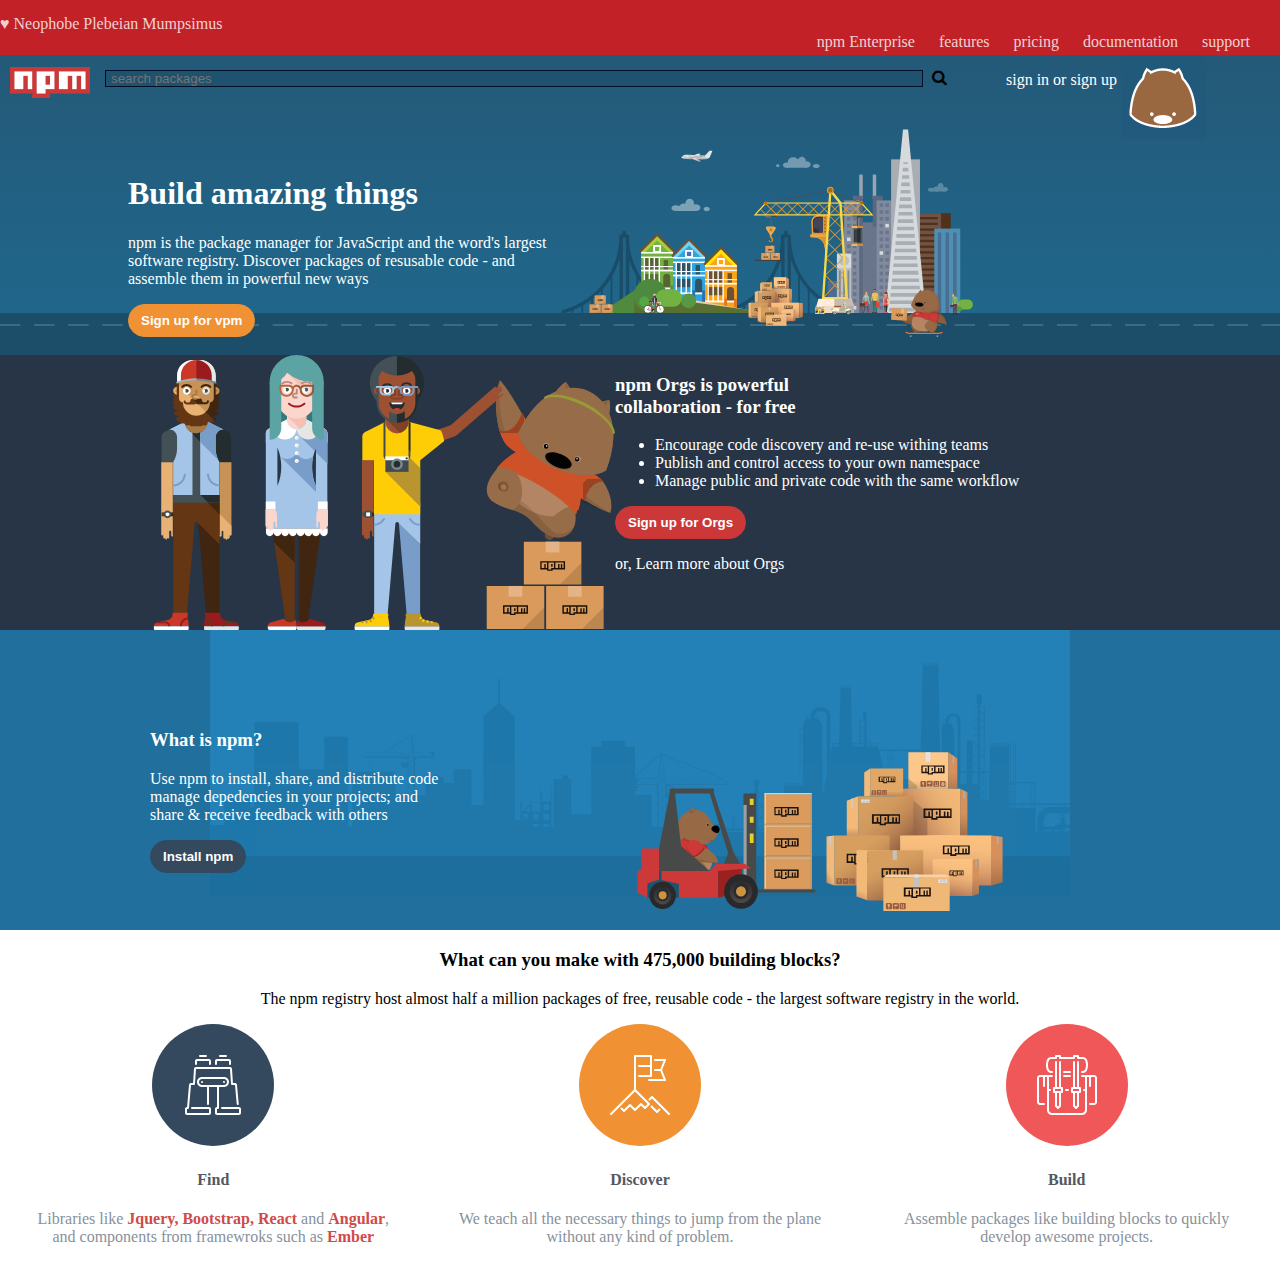
==== npm-cheating/index.html @ 4934ed90 "both version of the npm page" ====
<!DOCTYPE html>
<html lang="en">
  <head>
      <meta charset="UTF-8">
      <meta name="viewport" content="width=device-width, initial-scale=1.0">
      <meta http-equiv="X-UA-Compatible" content="ie=edge">
      <link rel="stylesheet" href="style.css">
      <link rel="stylesheet" href="https://cdnjs.cloudflare.com/ajax/libs/font-awesome/4.7.0/css/font-awesome.min.css">
      <title>Npm - Clone</title>
  </head>
  <body>
    <!-- Nav -->
    <nav>
      <div class="top-left">
        <a class = "heart" href="#">♥︎</a>
        <span class="acronym">Neophobe Plebeian Mumpsimus</span>
      </div>
        <ul class="top-links">
          <li><a href="#">npm Enterprise</a></li>
          <li><a href="#">features</a></li>
          <li><a href="#">pricing</a></li>
          <li><a href="#">documentation</a></li>
          <li><a href="#">support</a></li>
        </ul>
      </nav>
    <!--Header-->
    <header class="heading">
      <!-- Search bar sign in and logo-->
      <div class="wrapper-search">
        <div id="first-logo">
          <img id="npm-logo" src="images/npm-logo.png" alt="npm logo">
        </div>
        <div id="searcher">
          <input id="search" type="text" placeholder="search packages">
          <i id="glass" class="fa fa-search"></i>
        </div>
        <div class="other-wrapper">
          <div class="sign-in">
            <p>sign in or sign up</p>
          </div>
          <img id="bear-logo" src="images/bear-logo.png" alt="bear logo">
        </div>  
      </div>
      <!--Heading text-->
      <div class="heading-txt">
        <h1 class="sec1-style">Build amazing things</h1>
        <p class="sec1-style">npm is the package manager for JavaScript and the word's largest<br>
        software registry. Discover packages of resusable code - and <br>
        assemble them in powerful new ways</p>
        <input class="heading-btn" type="button" value="Sign up for vpm">
      </div> 
    </header>
    <!--Main-->
    <main>
      <!-- sec 1-->
      <section class="section-1">
        <div class="section-img">
          <img src="images/collaboration.svg" alt="collaboration">
        </div>
        <div class="text">
          <h3 class="sec1-style">npm Orgs is powerful<br> collaboration - for free</h3>
          <ul>
            <li>Encourage code discovery and re-use withing teams</li>
            <li>Publish and control access to your own namespace</li>
            <li>Manage public and private code with the same workflow</li>
          </ul>            
          <div class="section-btn">
            <input class="sign-org-btn" type="button" value="Sign up for Orgs">
             <p class="sec1-style">or, Learn more about Orgs</p>
          </div>
        </div>
        <!-- sec 2-->
      </section>
      <section class="section-2" >
        <div class="container-2">
          <h3 class="sec1-style">What is npm?</h3>
          <p class="sec1-style">Use npm to install, share, and distribute code<br>
          manage depedencies in your projects; and<br>
           share & receive feedback with others
          </p>
          <input class="install-btn" type="button" value="Install npm">
        </div>
      </section>
      <!-- sec 3 -->
      <section>
        <div class="section3-text">
            <h3>What can you make with 475,000 building blocks?</h3>
            <p>The npm registry host almost half a million packages of free, reusable code - the 
              largest software registry in the world.
            </p>
        </div>
        <div class="wrapper">
          <div class="container1">
            <div class="img-div">
              <img src="images/binoculars.svg" alt="binoculars">
            </div>
            <div class="text-div">
              <h4 class="b-headings">Find</h4>
              <p class="b-text"> Libraries like <b>Jquery, Bootstrap, React</b> 
              and <b>Angular</b>, and components from framewroks such as 
              <b>Ember</b></p>
            </div>
          </div>
          <div class="container2">
            <div class="img-div">
              <img src="images/mountain-flag.svg" alt="mountain flag">
            </div>
            <div class="text-div">
              <h4 class="b-headings">Discover</h4>
              <p class="b-text"> We teach all the necessary things to jump from the plane
                without any kind of problem.</p>
            </div>
          </div>
          <div class="container3">
            <div class="img-div">
              <img src="images/backpack.svg" alt="backpack">
            </div>
            <div class="text-div">
              <h4 class="b-headings">Build</h4>
              <p class="b-text"> Assemble packages like building blocks to quickly 
                develop awesome projects.</p>
            </div>
          </div>
        </div>
      </section>
    <main>
    <footer></footer>    
  </body>
</html>
---- npm-cheating/style.css ----
body {
    margin: 0;
    padding: 0;
    font-style: Times, sans-serif;
}
/* nav */
nav {
    background-color: #C12127;
    color: rgba(255,255,255,0.8);
    padding-top: 15px;
    height: 40px;
}
  
nav a {
    color: rgba(255,255,255,0.8);
    text-decoration: none;
}
.top-links {
    display: inline-block;
    float: right;
    padding: 0;
    margin: 0 20px 0 0;
}
  
.top-links li {
    display: inline-block;
    margin: 0 10px;
}

/* header */
.wrapper-search {
    display: flex;
    width: 100%;
}
#first-logo {
    width: 100px;
}
#searcher {
    width: 70%;
}

.other-wrapper {
    display: flex;
    padding: 0 5px;
}
.heading {
    background-color:rgb(32, 101, 136);
    background-image: url(images/city-scape.svg);
    background-repeat: no-repeat;
    background-size: cover;
    height: 300px;
}
/* header search */
#npm-logo {
    width: 80px;
    padding: 12px 0 0 10px;
}
#search {
    margin: 15px 5px;
    background-color:rgb(31, 82, 111);
    color: white;
    border: 1px solid #000f26;
    width: 90%;
    padding: 0px 5px;

}
#bear-logo {
    max-width: 60%;
}
.heading-btn {
    color: white;
    font-weight: 700;
    background-color:#f09233;
    padding: 8px 12px;
    border-radius: 26px;
    border: 1px solid #f09233;
}
.heading-txt {
    margin: 0 auto;
    color: white;
    padding: 15px 0 10px 8em;
}
.sign-in {
    color: white;
    padding: 0 5px;
}
/* sec 1 */
.section-1 {
    display: flex;
    width: 100%;
    background-color: rgb(39, 53, 71);
    color: white;
    justify-content: center;
}
.section-img {
    width: calc(40% - 50px);
    display: flex;
    justify-content: center;
}
.text {
    width: 40%;
}

.sign-org-btn {
    color: white;
    font-weight: 700;
    background-color: #cb3837;
    padding: 8px 12px;
    border-radius: 26px;
    border: 1px solid #cb3837;
}
/* sec 2 */
.section-2 {
    background-image: url(images/forklift.svg);
    min-width: 100%;
    height: 300px;
    color: white;
    margin: 0 auto;
}
.container-2 {
    padding: 80px 0 10px 150px;
}
.install-btn {
    color: white;
    font-weight: 700;
    background-color: #34495e;
    padding: 8px 12px;
    border-radius: 26px;
    border: 1px solid #34495e;
}
/* sec 3 */
.section3-text {
    text-align: center;
}
.wrapper {
    display: flex;
    margin: 0 auto;
    width: 100%;
}
.container1, .container2, .container3 {
    width: calc((100%)/3);
}
.text-div {
    width: 100%;
    justify-content: center;
    text-align: center;
}
.img-div {
    width: 100%;
    justify-content: center;
    text-align: center;
}
.b-headings {
    color: rgb(83, 88, 98);
}
.b-text {
    color: rgb(135, 145, 156);
    padding: 0 30px;
}
b {
    color: rgb(208, 74, 73)
}
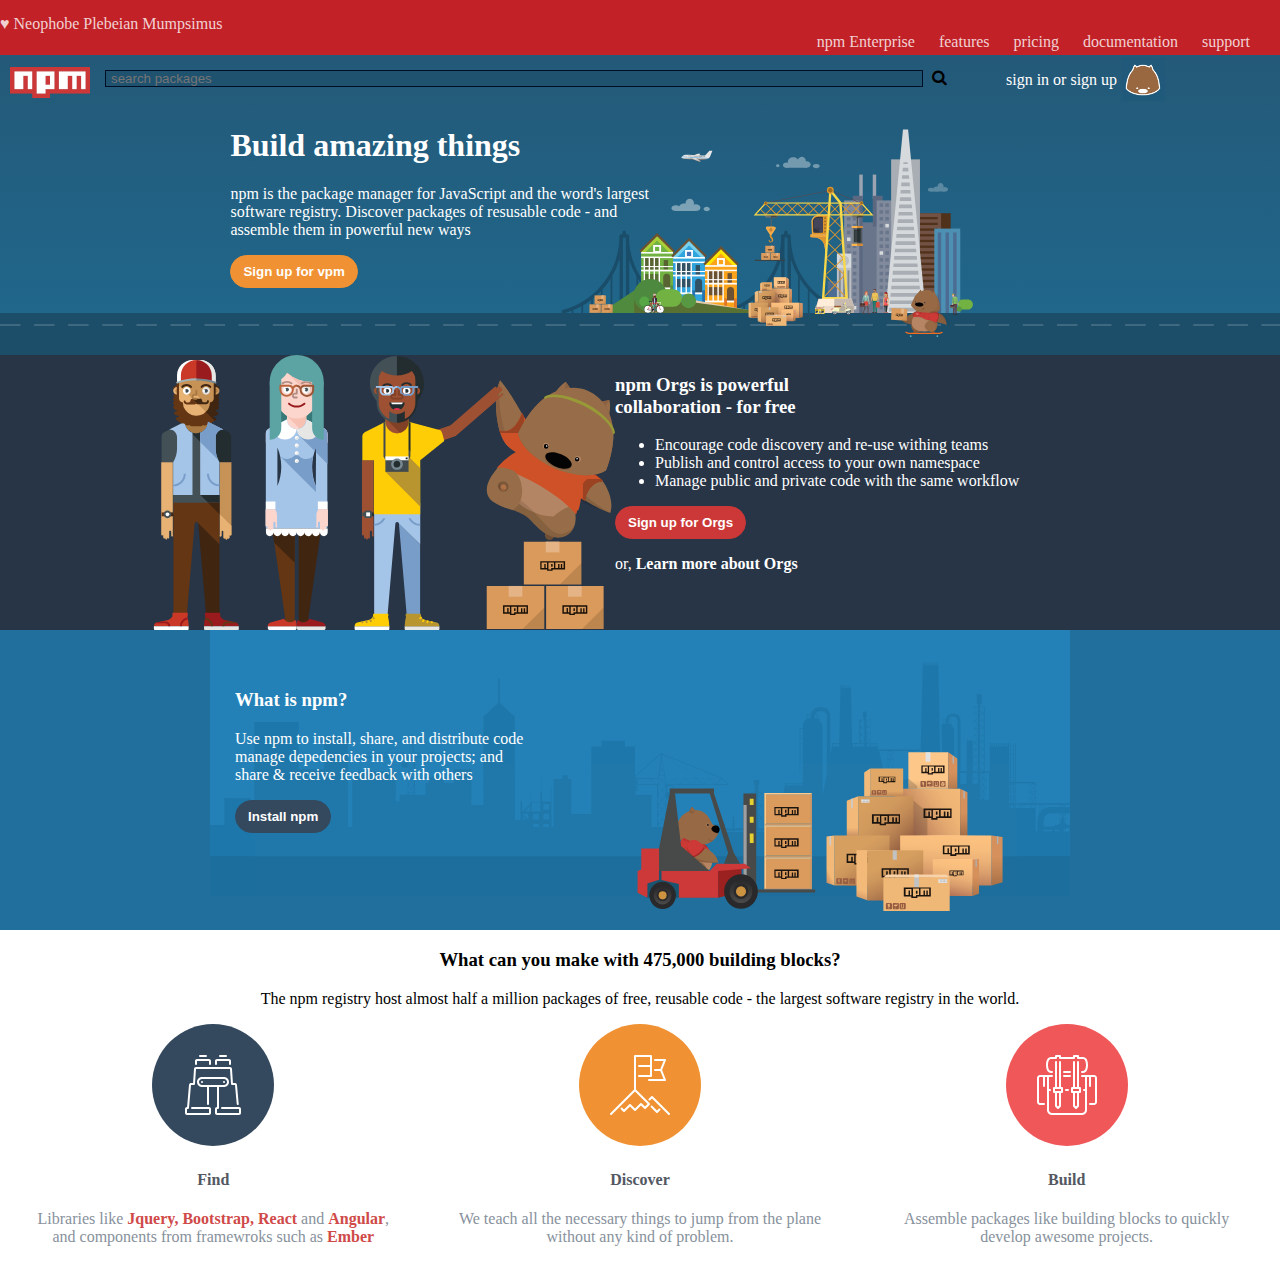
==== commit ebe27237: "more alterations in style of cheated version" ====
--- a/npm-cheating/index.html
+++ b/npm-cheating/index.html
@@ -38,7 +38,9 @@
           <div class="sign-in">
             <p>sign in or sign up</p>
           </div>
-          <img id="bear-logo" src="images/bear-logo.png" alt="bear logo">
+          <div class="logobear">
+            <img id="bear-logo" src="images/bear-logo.png" alt="bear logo">
+          </div>
         </div>  
       </div>
       <!--Heading text-->
@@ -58,7 +60,7 @@
           <img src="images/collaboration.svg" alt="collaboration">
         </div>
         <div class="text">
-          <h3 class="sec1-style">npm Orgs is powerful<br> collaboration - for free</h3>
+          <h3>npm Orgs is powerful<br> collaboration - for free</h3>
           <ul>
             <li>Encourage code discovery and re-use withing teams</li>
             <li>Publish and control access to your own namespace</li>
@@ -66,15 +68,15 @@
           </ul>            
           <div class="section-btn">
             <input class="sign-org-btn" type="button" value="Sign up for Orgs">
-             <p class="sec1-style">or, Learn more about Orgs</p>
+             <p class="sec1-style">or, <b>Learn more about Orgs</b></p>
           </div>
         </div>
         <!-- sec 2-->
       </section>
       <section class="section-2" >
         <div class="container-2">
-          <h3 class="sec1-style">What is npm?</h3>
-          <p class="sec1-style">Use npm to install, share, and distribute code<br>
+          <h3>What is npm?</h3>
+          <p>Use npm to install, share, and distribute code<br>
           manage depedencies in your projects; and<br>
            share & receive feedback with others
           </p>
@@ -96,9 +98,9 @@
             </div>
             <div class="text-div">
               <h4 class="b-headings">Find</h4>
-              <p class="b-text"> Libraries like <b>Jquery, Bootstrap, React</b> 
-              and <b>Angular</b>, and components from framewroks such as 
-              <b>Ember</b></p>
+              <p class="b-text"> Libraries like <span class="highlight"><b>Jquery, Bootstrap, React</b></span> 
+              and <span class="highlight"><b>Angular</b></span>, and components from framewroks such as 
+              <span class="highlight"><b>Ember</b></span></p>
             </div>
           </div>
           <div class="container2">
@@ -123,7 +125,6 @@
           </div>
         </div>
       </section>
-    <main>
-    <footer></footer>    
+    </main>   
   </body>
 </html>--- a/npm-cheating/style.css
+++ b/npm-cheating/style.css
@@ -17,9 +17,9 @@
 }
 .top-links {
     display: inline-block;
-    float: right;
     padding: 0;
     margin: 0 20px 0 0;
+    float:right;
 }
   
 .top-links li {
@@ -62,7 +62,10 @@
     border: 1px solid #000f26;
     width: 90%;
     padding: 0px 5px;
-
+}
+.logobear {
+    width: 35%;
+    padding-top: 3px;
 }
 #bear-logo {
     max-width: 60%;
@@ -78,7 +81,7 @@
 .heading-txt {
     margin: 0 auto;
     color: white;
-    padding: 15px 0 10px 8em;
+    width: 64%;
 }
 .sign-in {
     color: white;
@@ -112,13 +115,14 @@
 /* sec 2 */
 .section-2 {
     background-image: url(images/forklift.svg);
-    min-width: 100%;
+    width: 100%;
     height: 300px;
     color: white;
-    margin: 0 auto;
+    justify-content: center;
 }
 .container-2 {
-    padding: 80px 0 10px 150px;
+    padding: 40px 235px;
+    width: 40%;
 }
 .install-btn {
     color: white;
@@ -157,6 +161,7 @@
     color: rgb(135, 145, 156);
     padding: 0 30px;
 }
-b {
+
+.highlight {
     color: rgb(208, 74, 73)
-}
+}